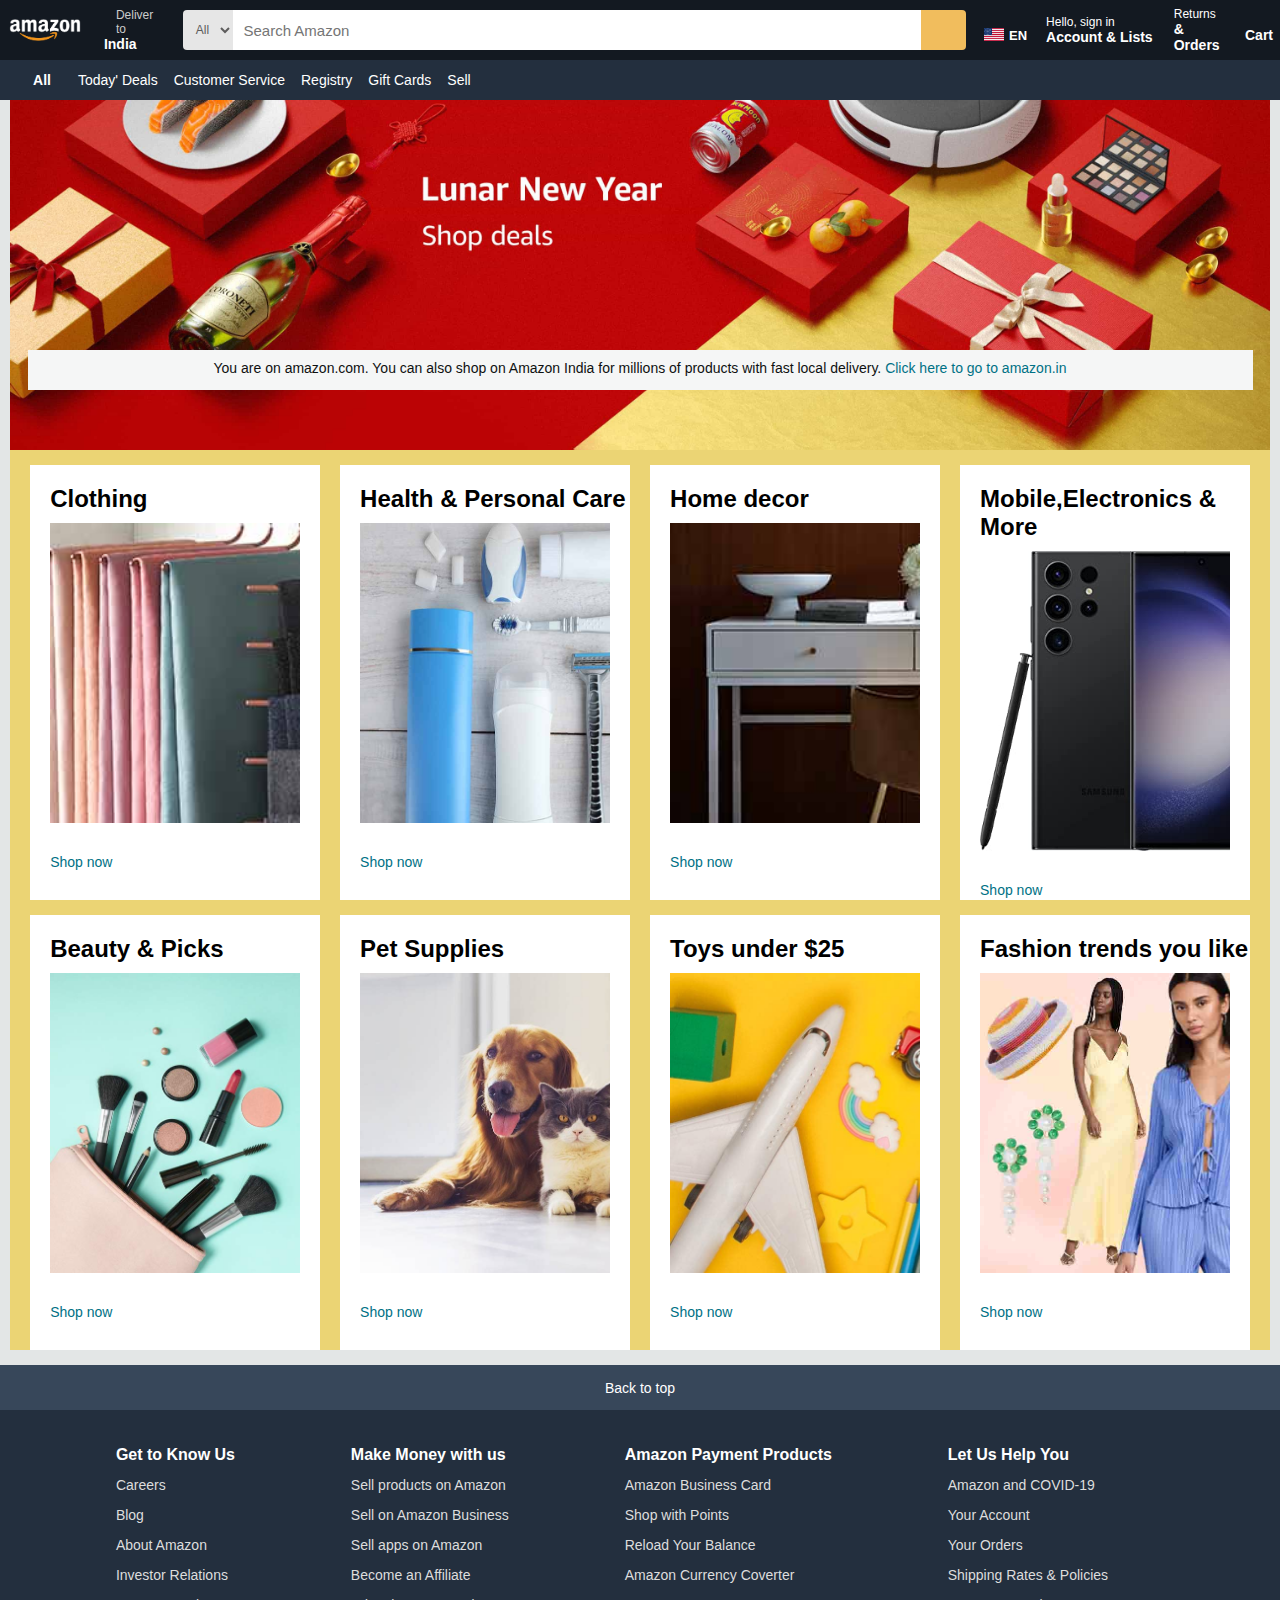
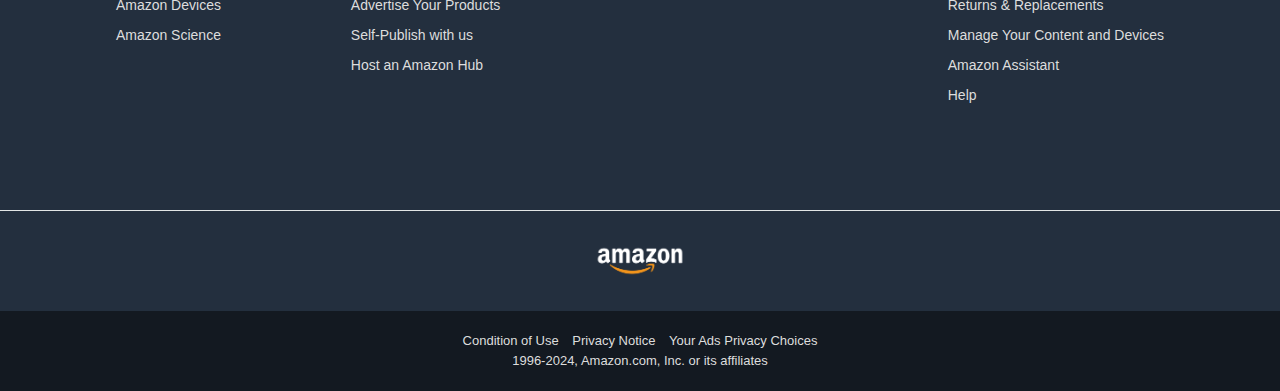
==== index.html @ 08363820 "Add files via upload" ====
<!DOCTYPE html>
<html lang="en">
<head>
    <meta charset="UTF-8">
    <meta name="viewport" content="width=device-width, initial-scale=1.0">
    <title>Amazon clone</title>
    <link rel="stylesheet" href="style.css">
    <link rel="stylesheet" href="https://cdnjs.cloudflare.com/ajax/libs/font-awesome/6.5.1/css/all.min.css" integrity="sha512-DTOQO9RWCH3ppGqcWaEA1BIZOC6xxalwEsw9c2QQeAIftl+Vegovlnee1c9QX4TctnWMn13TZye+giMm8e2LwA==" crossorigin="anonymous" referrerpolicy="no-referrer" />
</head>
<body>
    <header>
        <div class="navbar">

            <div class="nav-logo">
                <img src=images/amazon_logo.png class="amazon-logo">
            </div>

            <div class="nav-location">
                    <p class="line1">Deliver to</p>
                    <div class="location-icon">
                        <i class="fa-solid fa-location-dot"></i>                    
                        <p class="line2">India</p>
                    </div>
                    
            </div>

            <div class="nav-search">
                <select class="dropdown">
                    <option>All</option>
                </select>
                    <input type="text" placeholder="Search Amazon" class="search-bar">
                
                <div class="search-button">
                    <i class="fa-solid fa-magnifying-glass" id="search-icon"></i>
                </div>
                
            </div>

            <div class="toolbar">
                <div class="nav-flag">
                    <img src="images/download.jpeg" class="usa-flag">
                    <span>EN</span>
                    <i class="fa-solid fa-caret-down" id="flag-dropdown"></i>
                </div>

                <div class="nav-account">
                    <p class="line1">Hello, sign in</p>
                    <div class="nav-account-line2">
                        <p class="line2">Account & Lists</p>
                        <i class="fa-solid fa-caret-down" id="nav-account-dropdown"></i>
                    </div>
                    
                </div>

                <div class="nav-order">
                    <div class="line1">Returns</div>
                    <div class="line2">& Orders</div>
                </div>

                <div class="nav-cart">
                    <i class="fa-solid fa-cart-shopping" id="cart-icon"></i>
                    <p class="cart-text">Cart</p>
                </div>
            </div>
            
        </div>
        <div class="panel">
            <div class="left-section">
                <i class="fa-solid fa-bars" id="menu-icon"></i>
                <p class="menu-text">All</p>
            </div>
            <div class="mid-section">
                <p class="panel-button">Today' Deals</p> 
                <p class="panel-button">Customer Service</p>
                <p class="panel-button">Registry</p>
                <p class="panel-button">Gift Cards</p>
                <p class="panel-button">Sell</p>
            </div>
        </div>
    </header>
    <main style="background-color: #e3e6e6;">
    <div class="hero-section">
        <i class="fa-solid fa-less-than" id="previous-icon"></i>
        <div class="hero-msg">        
            <span class="hero-text">You are on amazon.com. You can also shop on Amazon India for millions of products with fast local delivery.</span><a href="https://www.amazon.in/" class="amazon-link"> Click here to go to amazon.in</a> 
        </div>
        <i class="fa-solid fa-greater-than" id="next-icon"></i>
    </div>

    <div class="shop-section">
        <div class="box">
            <h2 class="title">Clothing</h2>
            <div class="box-img" style="background-image: url(images/box1_image.jpg);"></div>
            <a class="shop-now">Shop now</a>
        </div>
        <div class="box">
            <h2 class="title">Health & Personal Care</h2>
            <div class="box-img" style="background-image: url(images/box2_image.jpg);"></div>
            <a class="shop-now">Shop now</a>
        </div>
        <div class="box">
            <h2 class="title">Home decor</h2>
            <div class="box-img" style="background-image: url(images/box3_image.jpg);"></div>
            <a class="shop-now">Shop now</a>           
        </div>
        <div class="box">
            <h2 class="title">Mobile,Electronics & More</h2>
            <div class="box-img" style="background-image: url(images/box4_image.jpg);"></div>
            <a class="shop-now">Shop now</a>
        </div>
        <div class="box">
            <h2 class="title">Beauty & Picks</h2>
            <div class="box-img" style="background-image: url(images/box5_image.jpg);"></div>
            <a class="shop-now">Shop now</a>
        </div>
        <div class="box">
            <h2 class="title">Pet Supplies</h2>
            <div class="box-img" style="background-image: url(images/box6_image.jpg);"></div>
            <a class="shop-now">Shop now</a>
        </div>
        <div class="box">
            <h2 class="title">Toys under &#36;25</h2>
            <div class="box-img" style="background-image: url(images/box7_image.jpg);"></div>
            <a class="shop-now">Shop now</a>           
        </div>
        <div class="box">
            <h2 class="title">Fashion trends you like</h2>
            <div class="box-img" style="background-image: url(images/box8_image.jpg);"></div>
            <a class="shop-now">Shop now</a>
        </div>
    </div>
    </main>
    <footer>
        <div class="separator"></div>
        <div class="footer-top-section">Back to top</div>
        <div class="footer-mid-section">
            <div class="nav-box">
                <h4>Get to Know Us</h4>
                <a class="nav-accessibility-info">Careers</a>
                <a class="nav-accessibility-info">Blog</a>
                <a class="nav-accessibility-info">About Amazon</a>
                <a class="nav-accessibility-info">Investor Relations</a>
                <a class="nav-accessibility-info">Amazon Devices</a>
                <a class="nav-accessibility-info">Amazon Science</a>
            </div>
            <div class="nav-box">
                <h4>Make Money with us</h4>
                <a class="nav-accessibility-info">Sell products on Amazon</a>
                <a class="nav-accessibility-info">Sell on Amazon Business</a>
                <a class="nav-accessibility-info">Sell apps on Amazon</a>
                <a class="nav-accessibility-info">Become an Affiliate</a>
                <a class="nav-accessibility-info">Advertise Your Products</a>
                <a class="nav-accessibility-info">Self-Publish with us</a>
                <a class="nav-accessibility-info">Host an Amazon Hub</a>
            </div>
            <div class="nav-box">
                <h4>Amazon Payment Products</h4>
                <a class="nav-accessibility-info">Amazon Business Card</a>
                <a class="nav-accessibility-info">Shop with Points</a>
                <a class="nav-accessibility-info">Reload Your Balance</a>
                <a class="nav-accessibility-info">Amazon Currency Coverter</a>
            </div>
            <div class="nav-box">
                <h4>Let Us Help You</h4>
                <a class="nav-accessibility-info">Amazon and COVID-19</a>
                <a class="nav-accessibility-info">Your Account</a>
                <a class="nav-accessibility-info">Your Orders</a>
                <a class="nav-accessibility-info">Shipping Rates & Policies</a>
                <a class="nav-accessibility-info">Returns & Replacements</a>
                <a class="nav-accessibility-info">Manage Your Content and Devices</a>
                <a class="nav-accessibility-info">Amazon Assistant</a>
                <a class="nav-accessibility-info">Help</a>
            </div>
        </div>
        <div class="footer-bottom-section">
            <img src=images/amazon_logo.png class="footer-amazon-logo">
        </div>
        <div class="foot-panel">
            <div class="pages">
                <a>Condition of Use</a>
                <a>Privacy Notice</a>
                <a>Your Ads Privacy Choices</a>
            </div>
            <div class="copyright">
                <p>1996-2024, Amazon.com, Inc. or its affiliates</p>
            </div>

        </div>
    </footer>
</body>
</html>
---- style.css ----
*{
    margin: 0;
    font-family: Arial, Helvetica, sans-serif;
    border: border-box;
}
.nav-location,
.nav-logo,
.nav-account,
.nav-order,
.nav-cart,
.nav-flag,
.left-section,
.panel-button{
    border: 1.5px solid transparent; 
}
.nav-location:hover,
.nav-logo:hover,
.nav-account:hover,
.nav-order:hover,
.nav-cart:hover,
.nav-flag:hover,
.left-section:hover,
.panel-button:hover{
    border: 1.5px solid white;
    cursor: pointer;
}

.navbar{
    height: 60px;
    background-color: #131921;
    display: flex;
    justify-content: space-evenly;
    align-items: center;
    color: white;    
}
.nav-logo{
    height: 50px;  
    width: 100px;
}
.amazon-logo{
    height: 50px;
    width: 100%;  
}
.nav-location{
    padding: 10px;
    width: 70px;
}
.nav-location .line1{
    color: #cccccc;
    font-size: 12px;
    margin-left: 15px;
}
.nav-location .line2{
    font-size: 14px;
    font-weight: bold;
    margin-left: 3px;
}
.location-icon{
    display: flex;
    align-items: center;
}

.nav-search{
    display: flex;
    justify-content: space-evenly;
    height: 40px;
    width: 890px;
    margin-left: 10px;
    margin-right: 10px;
}
.dropdown{
    background-color: #e6e6e6;
    color:rgb(93, 92, 92);
    width: 50px;
    text-align: center;
    border-bottom-left-radius: 4px;
    border-top-left-radius: 4px;
    border: none;
    font-size: 12px;
}
.dropdown:hover{
    cursor: pointer;
    color: black;
    background-color:rgb(206, 203, 203) ;
}

.search-button{
    width:45px;
    background-color:rgba(242, 190, 93, 0.997);
    color: #131921;
    display: flex;
    justify-content: center; 
    align-items: center;
    border-top-right-radius: 4px;
    border-bottom-right-radius: 4px;
    font-size: 20px;
}
.search-button:hover{
    cursor: pointer;
    background-color: rgba(226, 162, 43, 0.997);
}
.dropdown:active,
.search-button:active,
.search-bar :active{
    border:2px solid orange;
}
.search-bar{
    flex:1;
    font-size:15px;
    font-weight:200;
    border: none;
    padding-left: 10px;
}
.toolbar{
    display: flex;
    align-items: center;
    justify-content: space-evenly;
}
.nav-flag,
.nav-account{
    display: flex;
}
.nav-flag{
    padding: 20px 5px 10px 5px;
    font-size: 13px;
    font-weight: bold;
}
.usa-flag{
    height:13px;
    width:20px;
    margin-right: 5px;
    margin-left: 2px;
}
#flag-dropdown{
    margin-left: 3px;
    margin-top: 2px;
    font-size: 12px;
}
.nav-account{
    flex-direction: column;
    width: 120px;
    padding-left: 9px;
    padding-right: 9px;
    padding-top: 9px;
    padding-bottom: 9px;
}
.nav-account .line1{
    font-size: 12px;
}
.nav-account .line2{
    font-size: 14px;
    font-weight: bold;
}
.nav-account-line2{
    display: flex;
    align-items: start;
}
#nav-account-dropdown{
    padding-top: 4px;
    padding-left: 4px;
    font-size: 12px;
}
.nav-order{
    display: flex;
    flex-direction: column;
    padding: 9px 6px 9px 6px;
}
.nav-order .line1{
    font-size: 12px;
}
.nav-order .line2{
    font-size: 14px;
    font-weight: bold;
}
.nav-cart{
    display: flex;
    padding: 9px 6px 9px 6px;
}
#cart-icon{
    font-size: 24px;
}
.cart-text{
    font-size: 14px;
    font-weight: bold;
    padding-top: 9px;
    padding-left: 2px;
}
.panel{
    display: flex;
    align-items: center;
    background-color: #232f3e;
    color: white;
    height: 40px;
}
.left-section{
    display: flex;
    justify-content: center;
    align-items: center;
    width: 40px;
    padding: 8px 9px 8px 9px;
    margin-left: 10px;
}
#menu-icon{
    font-size: 18px;
    margin-right: 4px;
}
.menu-text{
    font-size: 14px;
    font-weight: bold;
    margin-bottom: 1px;
}
.mid-section{
    display: flex;
}
.panel-button{
    font-size: 14px;
    padding: 9px 7px;
}
.hero-section{
    background-image: url("images/hero_image.jpg");
    height: 350px;
    background-size: cover;
    margin-left: 10px;
    margin-right: 10px;
    display: flex;
    justify-content: center;
    cursor: pointer;
}
.hero-msg{
    height: 20px;
    width: 95%;
    background-color:#f5f6f6;
    padding: 10px 14px;
    text-align: center;
    position: relative;
    top: 250px;
    cursor:default;
    font-size: 14px;
    color: #0f1111;
}
.hero-text{
    cursor: text;
}
.amazon-link{
    cursor: pointer;
    color: #007185;
    text-decoration: none;
}
.amazon-link:hover{
    cursor: pointer;
    color: rgb(207, 10, 10);
    text-decoration: underline;
}
#previous-icon,
#next-icon{
    font-size: 45px;
    font-weight: lighter;
    position: relative;
    top: 22%;
    bottom: 73px;

}
#previous-icon{
    left: 25px;
    text-shadow: 1.5px 2px white;
}
#next-icon{
    right: 25px;
    text-shadow: -1.5px -2px white;
}
.shop-section{
    display: flex;
    justify-content: space-evenly;
    flex-wrap: wrap;
    background-color: rgb(235, 212, 116);
    margin-left: 10px;
    margin-right: 10px;
}
.box{
    height: 400px;
    width: 23%;
    background-color: white;
    padding-top: 20px;
    padding-bottom: 15px;
    margin-top: 15px;
}
.box-img{
    background-size: cover;
    height: 300px;
    margin-bottom: 30px;
    margin-left: 20px;
    margin-right: 20px;
}
.box-img:hover{
    cursor: pointer;
}
.shop-now{
    font-size: 14px;
    padding-left: 20px;
    color: #007185;
}
.shop-now:hover{
    cursor: pointer;
    color: rgb(207, 10, 10);    
}
.title{
    margin-left: 20px;
    margin-bottom: 10px;
}
.separator{
    background-color: #e3e6e6;
    height: 15px;
}
.footer-top-section{
    background-color: #37475a;
    display: flex;
    justify-content: center;
    align-items: center;
    color: white;
    font-size: 14px;
    height: 45px;
 
}
.footer-top-section:hover{
    cursor: pointer;
    background-color: #405165;
}
.footer-mid-section{
    background-color:#232f3e;
    color: white;
    display: flex;
    justify-content: space-evenly;
    height: 400px;
}
.nav-box{
    display: flex;
    flex-direction: column;
    line-height: 30px;
    margin-top: 30px;
}
.nav-accessibility-info{
    font-weight: lighter;
    font-size: 14px;
    color: #dddddd;
}
.nav-accessibility-info:hover{
    cursor: pointer;
    text-decoration: underline;
}
.footer-bottom-section{
    background-color:#232f3e; 
    border-top-color: white;
    border-top: 0.1px solid #e3e6e6;   
    height: 100px;
    display: flex;
    justify-content: center;
    align-items: center;
}
.footer-amazon-logo{
    height: 60px;
}
.foot-panel{
    background-color: #131921;
    color:#dddddd;
    height: 80px;
    display: flex;
    flex-direction: column;
    justify-content: center;
    align-items: center;
    font-size: 13px;
    line-height: 20px;
    font-weight: 500;
}
.pages a{
    margin-left: 5px;
    margin-right: 5px;
}
.pages a:hover{
    cursor: pointer;
    text-decoration: underline;
}
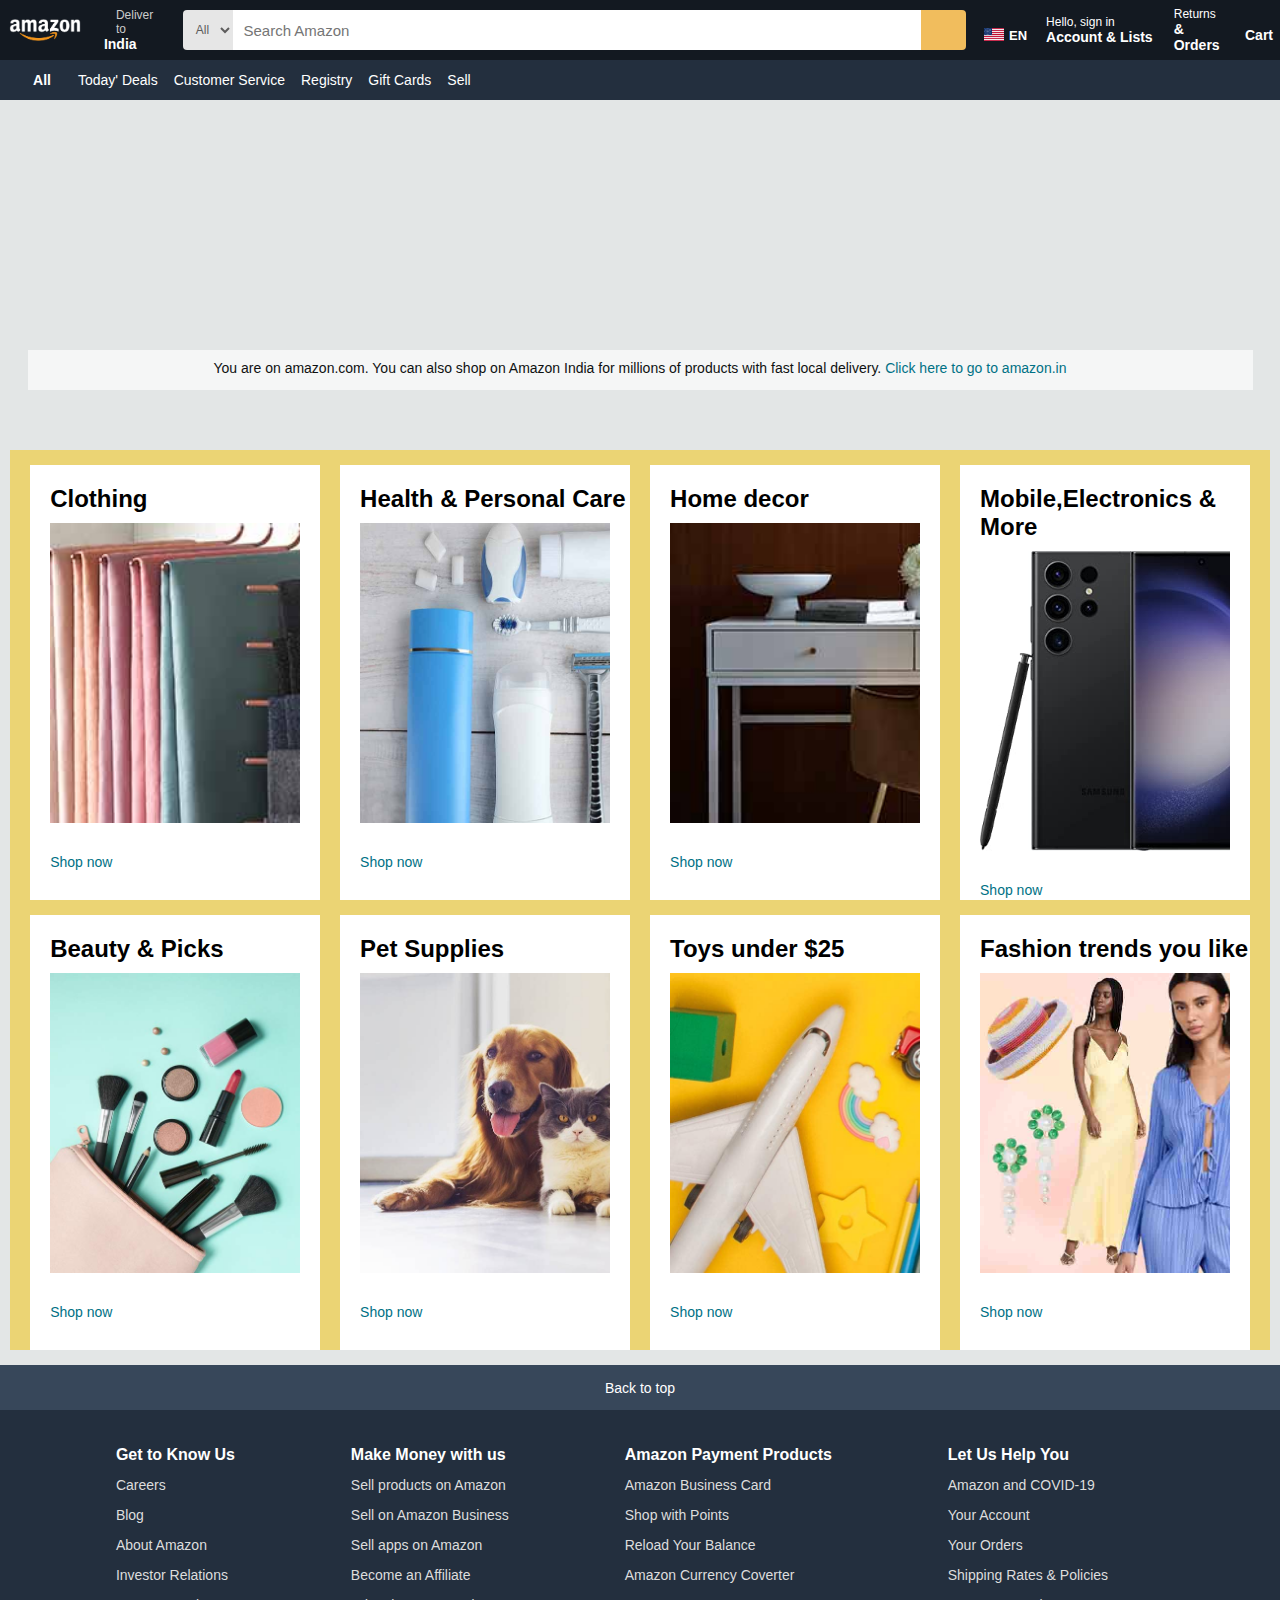
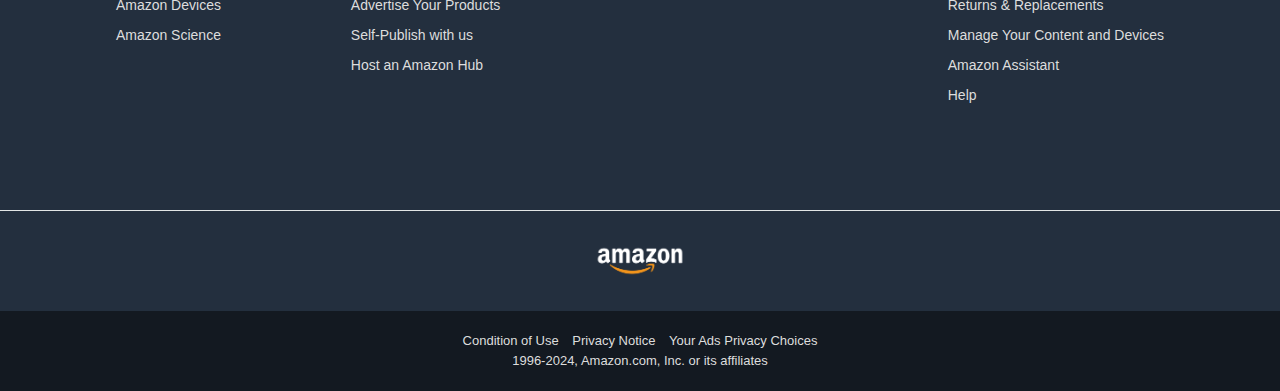
==== commit 9102952a: "Update index.html" ====
--- a/index.html
+++ b/index.html
@@ -12,7 +12,7 @@
         <div class="navbar">
 
             <div class="nav-logo">
-                <img src=images/amazon_logo.png class="amazon-logo">
+                <img src=amazon_logo.png class="amazon-logo">
             </div>
 
             <div class="nav-location">
@@ -38,7 +38,7 @@
 
             <div class="toolbar">
                 <div class="nav-flag">
-                    <img src="images/download.jpeg" class="usa-flag">
+                    <img src="download.jpeg" class="usa-flag">
                     <span>EN</span>
                     <i class="fa-solid fa-caret-down" id="flag-dropdown"></i>
                 </div>
@@ -90,42 +90,42 @@
     <div class="shop-section">
         <div class="box">
             <h2 class="title">Clothing</h2>
-            <div class="box-img" style="background-image: url(images/box1_image.jpg);"></div>
+            <div class="box-img" style="background-image: url(box1_image.jpg);"></div>
             <a class="shop-now">Shop now</a>
         </div>
         <div class="box">
             <h2 class="title">Health & Personal Care</h2>
-            <div class="box-img" style="background-image: url(images/box2_image.jpg);"></div>
+            <div class="box-img" style="background-image: url(box2_image.jpg);"></div>
             <a class="shop-now">Shop now</a>
         </div>
         <div class="box">
             <h2 class="title">Home decor</h2>
-            <div class="box-img" style="background-image: url(images/box3_image.jpg);"></div>
+            <div class="box-img" style="background-image: url(box3_image.jpg);"></div>
             <a class="shop-now">Shop now</a>           
         </div>
         <div class="box">
             <h2 class="title">Mobile,Electronics & More</h2>
-            <div class="box-img" style="background-image: url(images/box4_image.jpg);"></div>
+            <div class="box-img" style="background-image: url(box4_image.jpg);"></div>
             <a class="shop-now">Shop now</a>
         </div>
         <div class="box">
             <h2 class="title">Beauty & Picks</h2>
-            <div class="box-img" style="background-image: url(images/box5_image.jpg);"></div>
+            <div class="box-img" style="background-image: url(box5_image.jpg);"></div>
             <a class="shop-now">Shop now</a>
         </div>
         <div class="box">
             <h2 class="title">Pet Supplies</h2>
-            <div class="box-img" style="background-image: url(images/box6_image.jpg);"></div>
+            <div class="box-img" style="background-image: url(box6_image.jpg);"></div>
             <a class="shop-now">Shop now</a>
         </div>
         <div class="box">
             <h2 class="title">Toys under &#36;25</h2>
-            <div class="box-img" style="background-image: url(images/box7_image.jpg);"></div>
+            <div class="box-img" style="background-image: url(box7_image.jpg);"></div>
             <a class="shop-now">Shop now</a>           
         </div>
         <div class="box">
             <h2 class="title">Fashion trends you like</h2>
-            <div class="box-img" style="background-image: url(images/box8_image.jpg);"></div>
+            <div class="box-img" style="background-image: url(box8_image.jpg);"></div>
             <a class="shop-now">Shop now</a>
         </div>
     </div>
@@ -173,7 +173,7 @@
             </div>
         </div>
         <div class="footer-bottom-section">
-            <img src=images/amazon_logo.png class="footer-amazon-logo">
+            <img src=amazon_logo.png class="footer-amazon-logo">
         </div>
         <div class="foot-panel">
             <div class="pages">
@@ -188,4 +188,4 @@
         </div>
     </footer>
 </body>
-</html>+</html>
